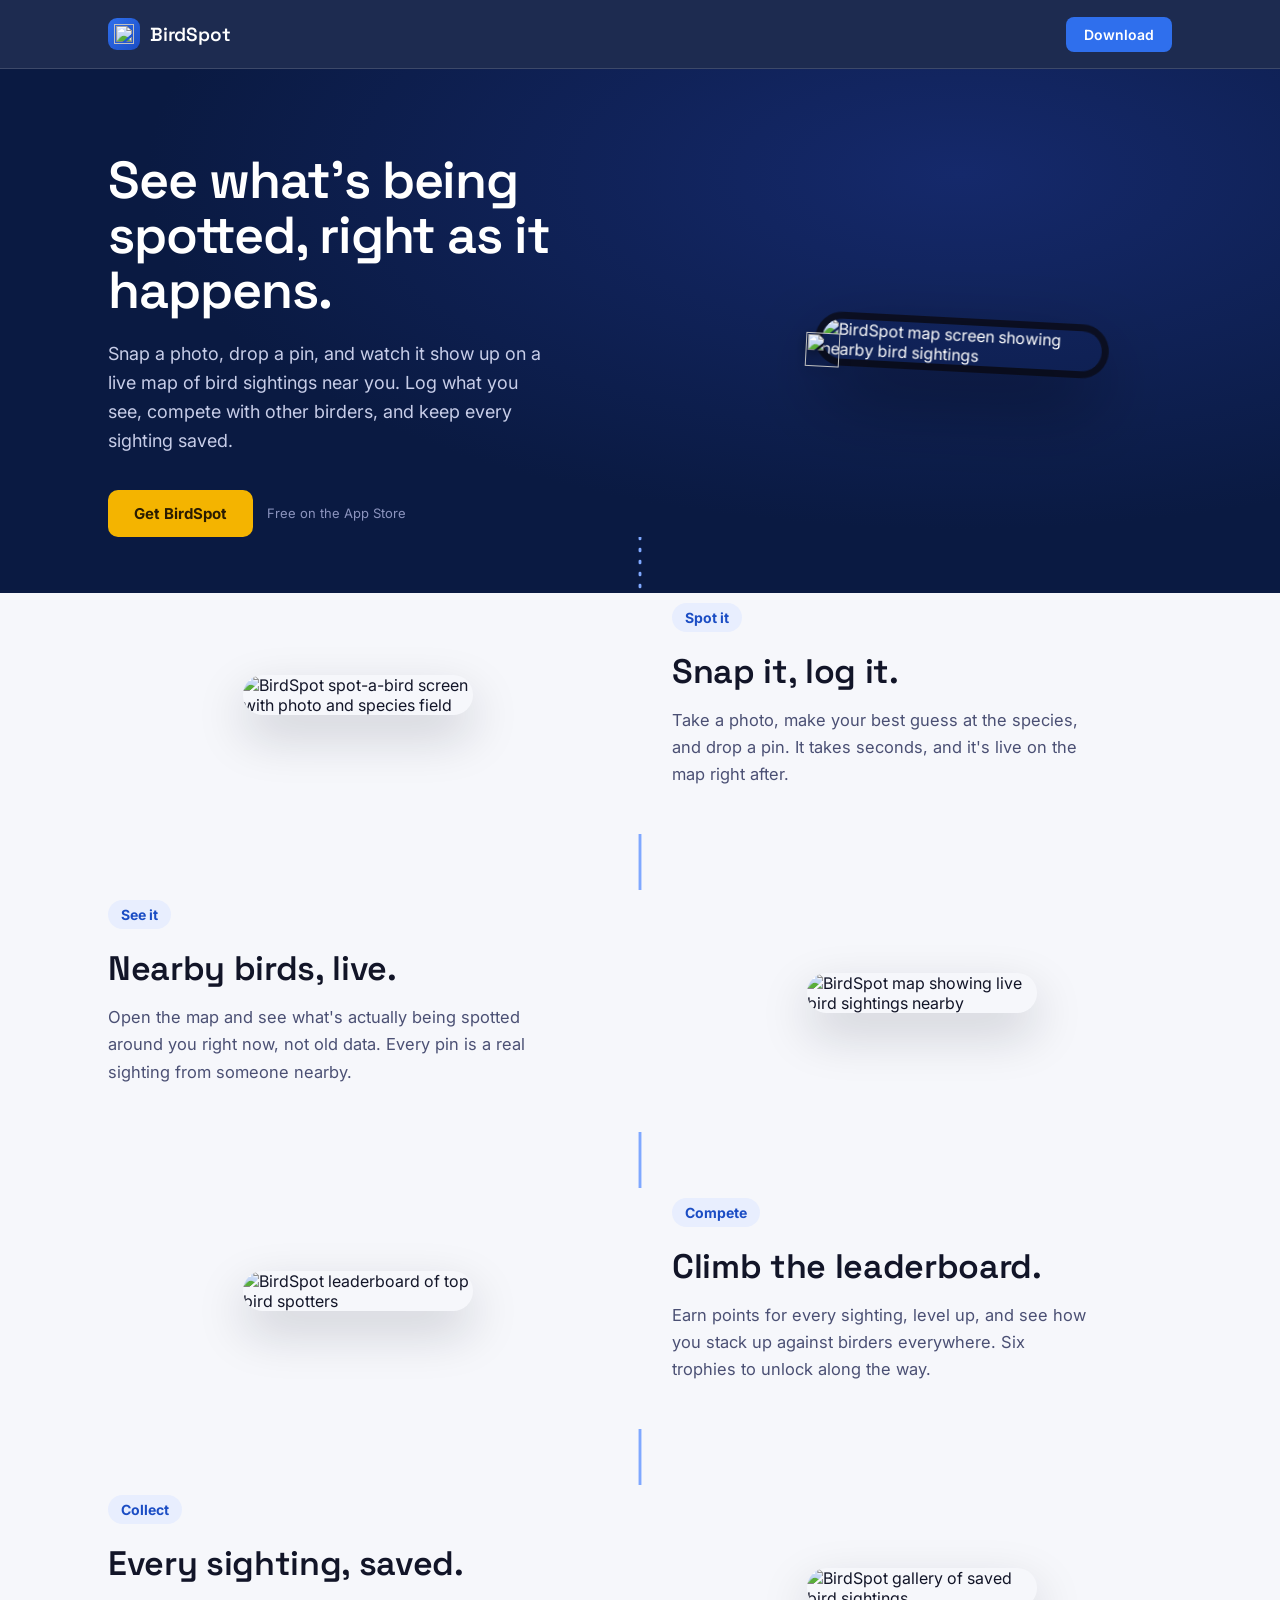
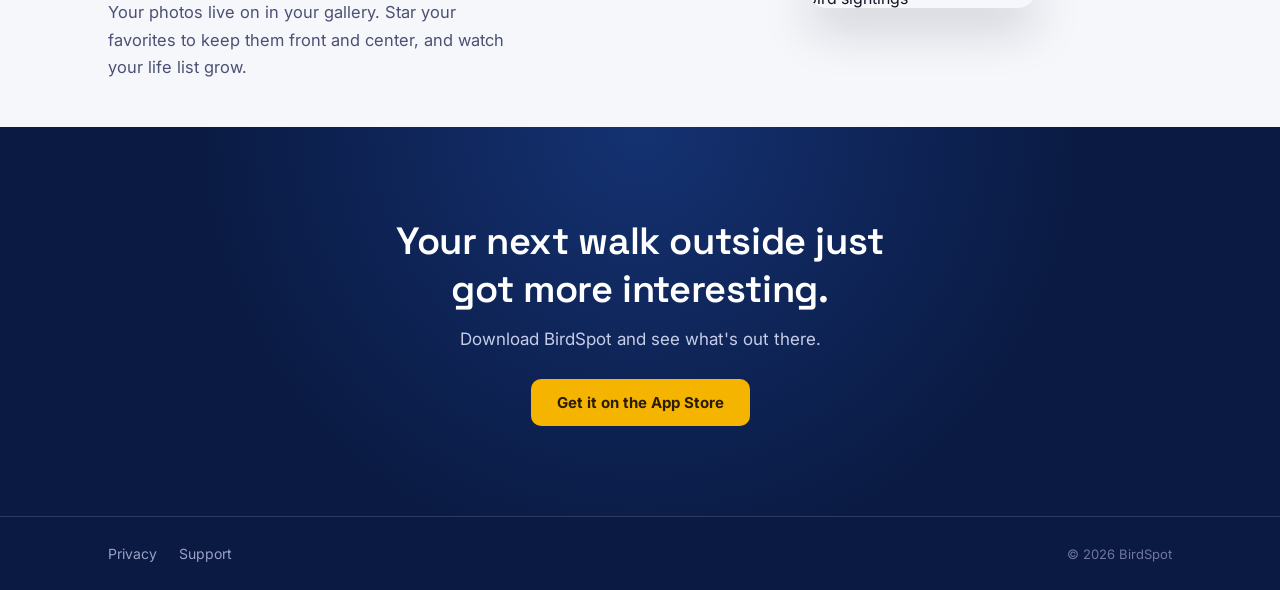
==== index.html @ 6f942dae "Add files via upload" ====
<!DOCTYPE html>
<html lang="en">
<head>
<meta charset="utf-8">
<meta name="viewport" content="width=device-width, initial-scale=1">
<title>BirdSpot — Where the birds at?</title>
<meta name="description" content="Spot a bird, snap a photo, drop a pin. See what's being spotted near you and climb the leaderboard as you go.">
<link rel="icon" href="assets/favicon-square.png">
<link rel="preconnect" href="https://fonts.googleapis.com">
<link rel="preconnect" href="https://fonts.gstatic.com" crossorigin>
<link href="https://fonts.googleapis.com/css2?family=Space+Grotesk:wght@500;600;700&family=Inter:wght@400;500;600;700&display=swap" rel="stylesheet">
<style>
  :root {
    --navy-900: #0A1A42;
    --navy-800: #0F2156;
    --navy-700: #15296B;
    --blue: #2F6FED;
    --blue-light: #7FA8FF;
    --blue-deep: #1B4DC4;
    --gold: #F4B400;
    --paper: #F6F7FB;
    --paper-dim: #EBEDF5;
    --ink: #121528;
    --ink-soft: #4B5074;
    --line: rgba(255,255,255,0.14);
  }

  * { box-sizing: border-box; }
  html { scroll-behavior: smooth; }
  body {
    margin: 0;
    font-family: 'Inter', -apple-system, sans-serif;
    color: var(--ink);
    background: var(--paper);
    -webkit-font-smoothing: antialiased;
  }
  h1, h2, h3, .wordmark {
    font-family: 'Space Grotesk', 'Inter', sans-serif;
    font-weight: 600;
    margin: 0;
  }
  p { margin: 0; }
  img { max-width: 100%; display: block; }
  a { color: inherit; text-decoration: none; }

  .wrap {
    max-width: 1120px;
    margin: 0 auto;
    padding: 0 28px;
  }

  /* NAV */
  nav {
    position: sticky;
    top: 0;
    z-index: 20;
    background: rgba(10,26,66,0.92);
    backdrop-filter: blur(10px);
    border-bottom: 1px solid var(--line);
  }
  nav .wrap {
    display: flex;
    align-items: center;
    justify-content: space-between;
    height: 68px;
  }
  .wordmark {
    color: #fff;
    font-size: 19px;
    letter-spacing: -0.01em;
    display: flex;
    align-items: center;
    gap: 10px;
  }
  .wordmark .mark {
    width: 32px; height: 32px;
    border-radius: 9px;
    background: linear-gradient(135deg, var(--blue), var(--blue-deep));
    display: flex; align-items: center; justify-content: center;
    padding: 6px;
    opacity: 0;
    animation: markIn 0.6s cubic-bezier(.2,1.4,.4,1) 0.15s forwards;
  }
  .wordmark .mark img { width: 100%; height: 100%; object-fit: contain; }
  @keyframes markIn {
    0% { opacity: 0; transform: scale(0.4) rotate(-25deg); }
    100% { opacity: 1; transform: scale(1) rotate(0deg); }
  }
  .nav-cta {
    background: var(--blue);
    color: #fff;
    font-weight: 600;
    font-size: 14px;
    padding: 9px 18px;
    border-radius: 8px;
    transition: background 0.15s ease;
  }
  .nav-cta:hover { background: var(--blue-deep); }

  /* HERO */
  .hero {
    background: radial-gradient(ellipse at 75% 20%, var(--navy-700) 0%, var(--navy-900) 60%);
    color: #fff;
    padding: 84px 0 0;
    overflow: hidden;
    position: relative;
  }
  .hero .wrap {
    display: grid;
    grid-template-columns: 1fr 420px;
    gap: 40px;
    align-items: center;
  }
  .hero-copy h1 {
    font-size: 52px;
    line-height: 1.06;
    letter-spacing: -0.02em;
    max-width: 560px;
    opacity: 0;
    animation: riseIn 0.7s cubic-bezier(.2,.9,.3,1) 0.05s forwards;
  }
  .hero-copy p {
    font-size: 18px;
    line-height: 1.6;
    color: #C7CDE8;
    margin-top: 22px;
    max-width: 440px;
    opacity: 0;
    animation: riseIn 0.7s cubic-bezier(.2,.9,.3,1) 0.2s forwards;
  }
  .hero-actions {
    margin-top: 34px;
    display: flex;
    gap: 14px;
    align-items: center;
    flex-wrap: wrap;
    opacity: 0;
    animation: riseIn 0.7s cubic-bezier(.2,.9,.3,1) 0.35s forwards;
  }
  @keyframes riseIn {
    0% { opacity: 0; transform: translateY(16px); }
    100% { opacity: 1; transform: translateY(0); }
  }
  .btn-primary {
    background: var(--gold);
    color: #2A1C00;
    font-weight: 700;
    font-size: 15px;
    padding: 14px 26px;
    border-radius: 10px;
    display: inline-block;
    transition: transform 0.15s ease;
  }
  .btn-primary:hover { transform: translateY(-1px); }
  .hero-note {
    font-size: 13px;
    color: #8C94BE;
  }
  .hero-phone {
    position: relative;
    justify-self: center;
    opacity: 0;
    animation: phoneDrop 0.9s cubic-bezier(.22,1.2,.3,1) 0.25s forwards;
  }
  @keyframes phoneDrop {
    0% { opacity: 0; transform: translateY(-60px) rotate(0deg); }
    60% { opacity: 1; }
    100% { opacity: 1; transform: translateY(0) rotate(3deg); }
  }
  .hero-phone-shot {
    width: 280px;
    border-radius: 28px;
    box-shadow: 0 30px 80px rgba(0,0,0,0.5), 0 0 0 7px #0C1024;
  }
  .hero-pin {
    position: absolute;
    width: 34px !important;
    height: 34px !important;
    left: -16px;
    top: 38%;
    border-radius: 0 !important;
    box-shadow: none !important;
    opacity: 0;
    animation: pinDrop 0.6s cubic-bezier(.3,1.6,.4,1) 1.05s forwards;
  }
  @keyframes pinDrop {
    0% { opacity: 0; transform: translateY(-30px) scale(0.6); }
    70% { opacity: 1; }
    100% { opacity: 1; transform: translateY(0) scale(1); }
  }

  /* dotted path */
  .path-svg {
    display: block;
    width: 100%;
    height: 56px;
  }
  .path-svg path {
    stroke: var(--blue-light);
    stroke-width: 2.5;
    stroke-dasharray: 2 10;
    stroke-linecap: round;
    fill: none;
  }
  .path-svg.draw path {
    stroke-dasharray: 56;
    stroke-dashoffset: 56;
    transition: stroke-dashoffset 0.8s ease;
  }
  .path-svg.draw.in-view path {
    stroke-dashoffset: 0;
  }
  .stops-bg { background: var(--paper); }

  .stop {
    padding: 10px 0 46px;
  }
  .stop .wrap {
    display: grid;
    grid-template-columns: 1fr 1fr;
    gap: 64px;
    align-items: center;
  }
  .stop.reverse .wrap { direction: rtl; }
  .stop.reverse .wrap > * { direction: ltr; }

  .stop-tag {
    display: inline-flex;
    align-items: center;
    gap: 8px;
    font-size: 14px;
    font-weight: 700;
    color: var(--blue-deep);
    background: #E8EEFE;
    padding: 6px 13px;
    border-radius: 100px;
  }
  .stop h2 {
    font-size: 34px;
    letter-spacing: -0.01em;
    margin-top: 18px;
    color: var(--ink);
  }
  .stop p {
    font-size: 16.5px;
    line-height: 1.65;
    color: var(--ink-soft);
    margin-top: 14px;
    max-width: 420px;
  }
  .stop-shot {
    display: flex;
    justify-content: center;
    opacity: 0;
    transform: translateY(24px);
    transition: opacity 0.6s ease, transform 0.6s cubic-bezier(.2,.9,.3,1);
  }
  .stop-shot.in-view {
    opacity: 1;
    transform: translateY(0);
  }
  .stop-shot img {
    width: 230px;
    border-radius: 22px;
    box-shadow: 0 20px 50px rgba(18,21,40,0.18);
  }

  /* CTA band */
  .cta-band {
    background: var(--navy-900);
    color: #fff;
    padding: 90px 0;
    text-align: center;
    position: relative;
    overflow: hidden;
  }
  .cta-band::before {
    content: "";
    position: absolute;
    inset: 0;
    background: radial-gradient(circle at 50% 0%, rgba(47,111,237,0.28), transparent 60%);
  }
  .cta-band .wrap { position: relative; }
  .cta-band h2 {
    font-size: 38px;
    letter-spacing: -0.01em;
    max-width: 520px;
    margin: 0 auto;
  }
  .cta-band p {
    color: #C7CDE8;
    font-size: 17px;
    margin-top: 16px;
  }
  .cta-band .btn-primary { margin-top: 30px; }

  footer {
    background: var(--navy-900);
    border-top: 1px solid var(--line);
    padding: 28px 0;
  }
  footer .wrap {
    display: flex;
    justify-content: space-between;
    align-items: center;
    flex-wrap: wrap;
    gap: 12px;
  }
  .foot-links {
    display: flex;
    gap: 22px;
    font-size: 14px;
    color: #9AA1C7;
  }
  .foot-links a:hover { color: #fff; }
  .foot-copy {
    font-size: 13px;
    color: #6F76A0;
  }

  @media (max-width: 860px) {
    .hero .wrap { grid-template-columns: 1fr; text-align: left; }
    .hero-phone { justify-self: start; margin-top: 36px; }
    .hero-copy h1 { font-size: 38px; }
    .stop .wrap { grid-template-columns: 1fr; gap: 28px; }
    .stop.reverse .wrap { direction: ltr; }
    .stop-shot { order: -1; }
  }

  @media (prefers-reduced-motion: reduce) {
    html { scroll-behavior: auto; }
    .wordmark .mark, .hero-copy h1, .hero-copy p, .hero-actions, .hero-phone, .hero-pin {
      animation: none !important;
      opacity: 1 !important;
      transform: none !important;
    }
    .stop-shot { opacity: 1 !important; transform: none !important; transition: none !important; }
    .path-svg.draw path { stroke-dashoffset: 0 !important; transition: none !important; }
  }

  a:focus-visible, button:focus-visible {
    outline: 2px solid var(--gold);
    outline-offset: 2px;
  }
</style>
</head>
<body>

<nav>
  <div class="wrap">
    <a class="wordmark" href="#top">
      <span class="mark"><img src="assets/bird-mark.png" alt=""></span>
      BirdSpot
    </a>
    <a class="nav-cta" href="#download">Download</a>
  </div>
</nav>

<header class="hero" id="top">
  <div class="wrap">
    <div class="hero-copy">
      <h1>See what's being spotted, right as it happens.</h1>
      <p>Snap a photo, drop a pin, and watch it show up on a live map of bird sightings near you. Log what you see, compete with other birders, and keep every sighting saved.</p>
      <div class="hero-actions">
        <a class="btn-primary" href="#download">Get BirdSpot</a>
        <span class="hero-note">Free on the App Store</span>
      </div>
    </div>
    <div class="hero-phone">
      <img class="hero-phone-shot" src="assets/nearby-birds-live-web.png" alt="BirdSpot map screen showing nearby bird sightings">
      <img class="hero-pin" src="assets/bird-mark.png" alt="" width="34" height="34" style="filter: drop-shadow(0 4px 6px rgba(0,0,0,0.45));">
    </div>
  </div>
  <svg class="path-svg" viewBox="0 0 1120 56" preserveAspectRatio="none">
    <path d="M 560 0 L 560 56" />
  </svg>
</header>

<main class="stops-bg">

  <section class="stop">
    <div class="wrap">
      <div class="stop-shot"><img src="assets/snap-it-log-it-web.png" alt="BirdSpot spot-a-bird screen with photo and species field"></div>
      <div>
        <span class="stop-tag">Spot it</span>
        <h2>Snap it, log it.</h2>
        <p>Take a photo, make your best guess at the species, and drop a pin. It takes seconds, and it's live on the map right after.</p>
      </div>
    </div>
  </section>
  <svg class="path-svg draw" viewBox="0 0 1120 56" preserveAspectRatio="none"><path d="M 560 0 L 560 56" /></svg>

  <section class="stop reverse">
    <div class="wrap">
      <div class="stop-shot"><img src="assets/nearby-birds-live-web.png" alt="BirdSpot map showing live bird sightings nearby"></div>
      <div>
        <span class="stop-tag">See it</span>
        <h2>Nearby birds, live.</h2>
        <p>Open the map and see what's actually being spotted around you right now, not old data. Every pin is a real sighting from someone nearby.</p>
      </div>
    </div>
  </section>
  <svg class="path-svg draw" viewBox="0 0 1120 56" preserveAspectRatio="none"><path d="M 560 0 L 560 56" /></svg>

  <section class="stop">
    <div class="wrap">
      <div class="stop-shot"><img src="assets/climb-leaderboard-web.png" alt="BirdSpot leaderboard of top bird spotters"></div>
      <div>
        <span class="stop-tag">Compete</span>
        <h2>Climb the leaderboard.</h2>
        <p>Earn points for every sighting, level up, and see how you stack up against birders everywhere. Six trophies to unlock along the way.</p>
      </div>
    </div>
  </section>
  <svg class="path-svg draw" viewBox="0 0 1120 56" preserveAspectRatio="none"><path d="M 560 0 L 560 56" /></svg>

  <section class="stop reverse">
    <div class="wrap">
      <div class="stop-shot"><img src="assets/every-sighting-saved-web.png" alt="BirdSpot gallery of saved bird sightings"></div>
      <div>
        <span class="stop-tag">Collect</span>
        <h2>Every sighting, saved.</h2>
        <p>Your photos live on in your gallery. Star your favorites to keep them front and center, and watch your life list grow.</p>
      </div>
    </div>
  </section>

</main>

<section class="cta-band" id="download">
  <div class="wrap">
    <h2>Your next walk outside just got more interesting.</h2>
    <p>Download BirdSpot and see what's out there.</p>
    <a class="btn-primary" href="https://apps.apple.com/" target="_blank" rel="noopener">Get it on the App Store</a>
  </div>
</section>

<footer>
  <div class="wrap">
    <div class="foot-links">
      <a href="privacy.html">Privacy</a>
      <a href="support.html">Support</a>
    </div>
    <div class="foot-copy">© 2026 BirdSpot</div>
  </div>
</footer>

<script>
(function() {
  if (window.matchMedia('(prefers-reduced-motion: reduce)').matches) return;
  var targets = document.querySelectorAll('.stop-shot, .path-svg.draw');
  if (!('IntersectionObserver' in window)) {
    targets.forEach(function(el){ el.classList.add('in-view'); });
    return;
  }
  var io = new IntersectionObserver(function(entries) {
    entries.forEach(function(entry) {
      if (entry.isIntersecting) {
        entry.target.classList.add('in-view');
        io.unobserve(entry.target);
      }
    });
  }, { threshold: 0.3 });
  targets.forEach(function(el) { io.observe(el); });
})();
</script>

</body>
</html>
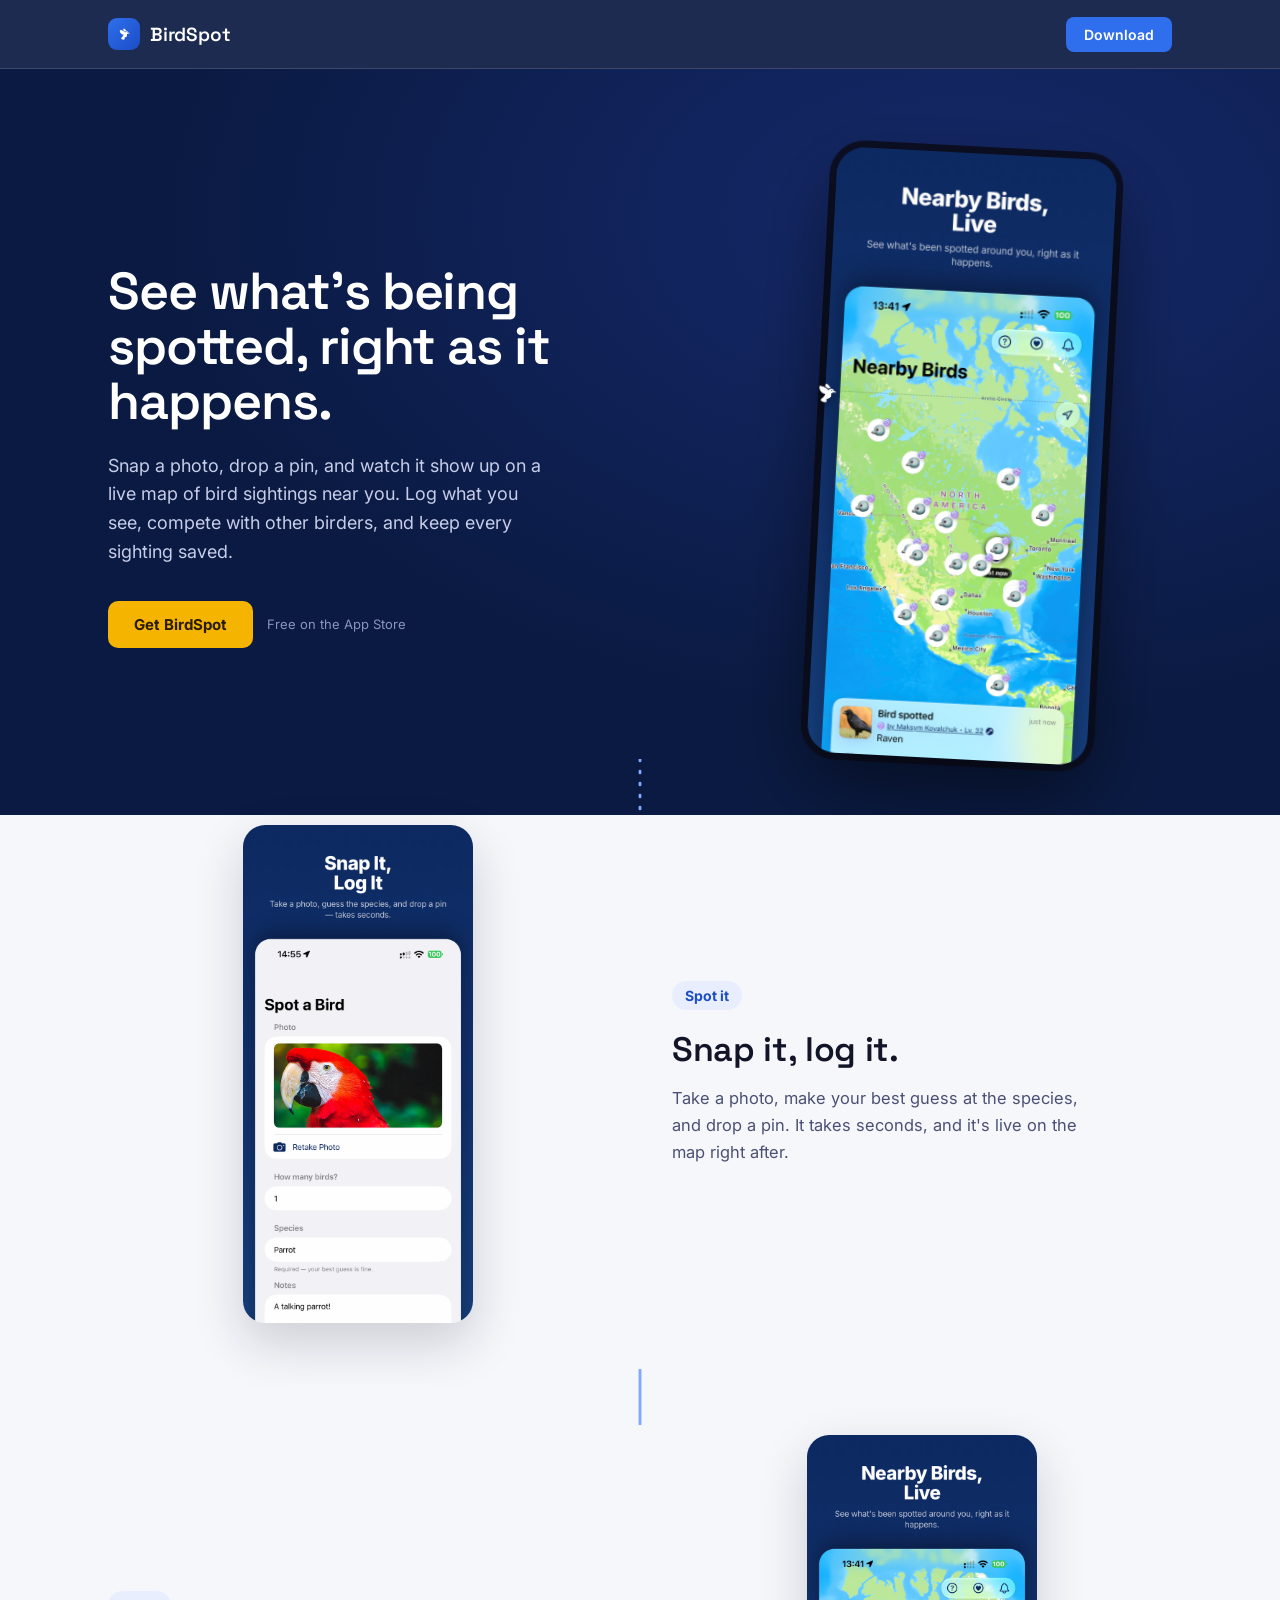
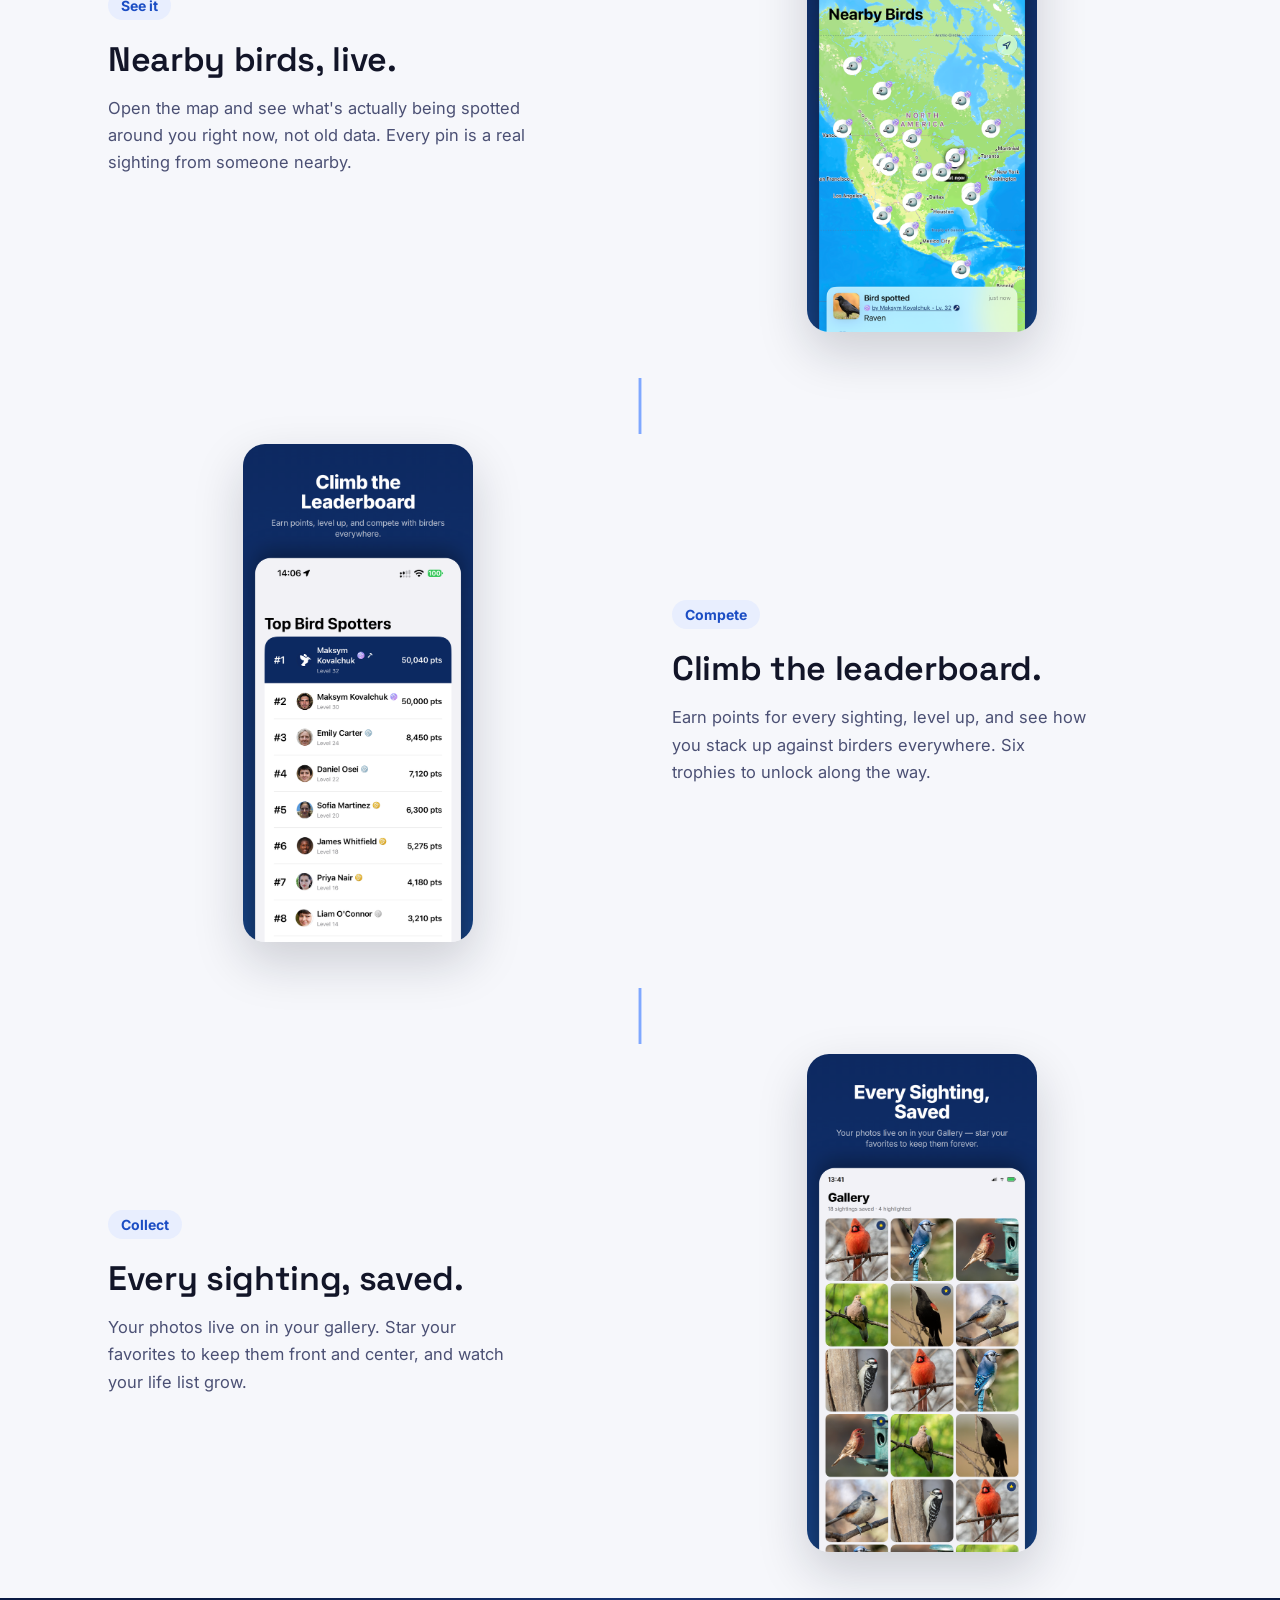
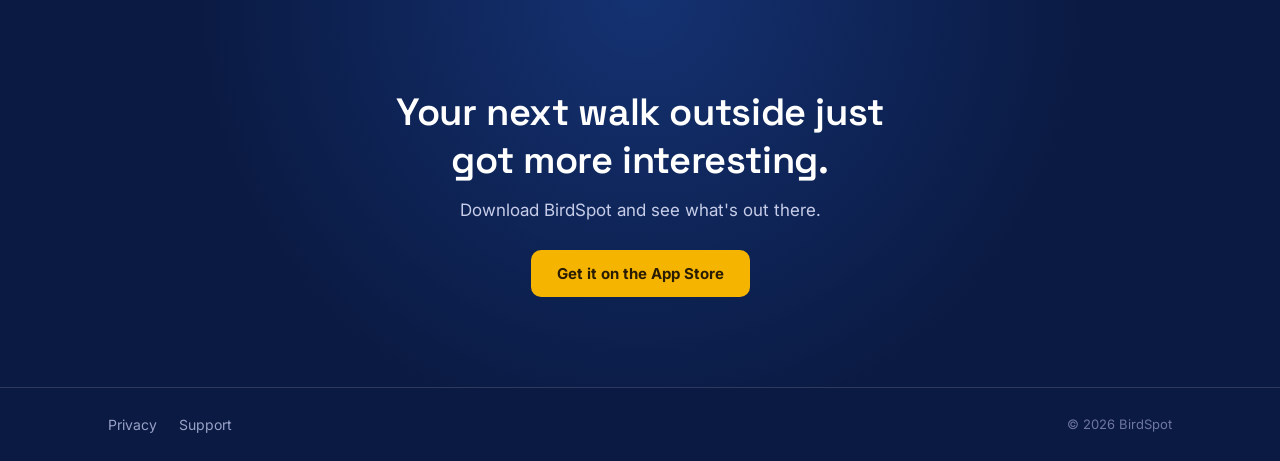
==== commit 1637852d: "Update index.html" ====
--- a/index.html
+++ b/index.html
@@ -5,7 +5,7 @@
 <meta name="viewport" content="width=device-width, initial-scale=1">
 <title>BirdSpot — Where the birds at?</title>
 <meta name="description" content="Spot a bird, snap a photo, drop a pin. See what's being spotted near you and climb the leaderboard as you go.">
-<link rel="icon" href="assets/favicon-square.png">
+<link rel="icon" href="favicon-square.png">
 <link rel="preconnect" href="https://fonts.googleapis.com">
 <link rel="preconnect" href="https://fonts.gstatic.com" crossorigin>
 <link href="https://fonts.googleapis.com/css2?family=Space+Grotesk:wght@500;600;700&family=Inter:wght@400;500;600;700&display=swap" rel="stylesheet">
@@ -349,7 +349,7 @@
 <nav>
   <div class="wrap">
     <a class="wordmark" href="#top">
-      <span class="mark"><img src="assets/bird-mark.png" alt=""></span>
+      <span class="mark"><img src="bird-mark.png" alt=""></span>
       BirdSpot
     </a>
     <a class="nav-cta" href="#download">Download</a>
@@ -367,8 +367,8 @@
       </div>
     </div>
     <div class="hero-phone">
-      <img class="hero-phone-shot" src="assets/nearby-birds-live-web.png" alt="BirdSpot map screen showing nearby bird sightings">
-      <img class="hero-pin" src="assets/bird-mark.png" alt="" width="34" height="34" style="filter: drop-shadow(0 4px 6px rgba(0,0,0,0.45));">
+      <img class="hero-phone-shot" src="nearby-birds-live-web.png" alt="BirdSpot map screen showing nearby bird sightings">
+      <img class="hero-pin" src="bird-mark.png" alt="" width="34" height="34" style="filter: drop-shadow(0 4px 6px rgba(0,0,0,0.45));">
     </div>
   </div>
   <svg class="path-svg" viewBox="0 0 1120 56" preserveAspectRatio="none">
@@ -380,7 +380,7 @@
 
   <section class="stop">
     <div class="wrap">
-      <div class="stop-shot"><img src="assets/snap-it-log-it-web.png" alt="BirdSpot spot-a-bird screen with photo and species field"></div>
+      <div class="stop-shot"><img src="snap-it-log-it-web.png" alt="BirdSpot spot-a-bird screen with photo and species field"></div>
       <div>
         <span class="stop-tag">Spot it</span>
         <h2>Snap it, log it.</h2>
@@ -392,7 +392,7 @@
 
   <section class="stop reverse">
     <div class="wrap">
-      <div class="stop-shot"><img src="assets/nearby-birds-live-web.png" alt="BirdSpot map showing live bird sightings nearby"></div>
+      <div class="stop-shot"><img src="nearby-birds-live-web.png" alt="BirdSpot map showing live bird sightings nearby"></div>
       <div>
         <span class="stop-tag">See it</span>
         <h2>Nearby birds, live.</h2>
@@ -404,7 +404,7 @@
 
   <section class="stop">
     <div class="wrap">
-      <div class="stop-shot"><img src="assets/climb-leaderboard-web.png" alt="BirdSpot leaderboard of top bird spotters"></div>
+      <div class="stop-shot"><img src="climb-leaderboard-web.png" alt="BirdSpot leaderboard of top bird spotters"></div>
       <div>
         <span class="stop-tag">Compete</span>
         <h2>Climb the leaderboard.</h2>
@@ -416,7 +416,7 @@
 
   <section class="stop reverse">
     <div class="wrap">
-      <div class="stop-shot"><img src="assets/every-sighting-saved-web.png" alt="BirdSpot gallery of saved bird sightings"></div>
+      <div class="stop-shot"><img src="every-sighting-saved-web.png" alt="BirdSpot gallery of saved bird sightings"></div>
       <div>
         <span class="stop-tag">Collect</span>
         <h2>Every sighting, saved.</h2>
